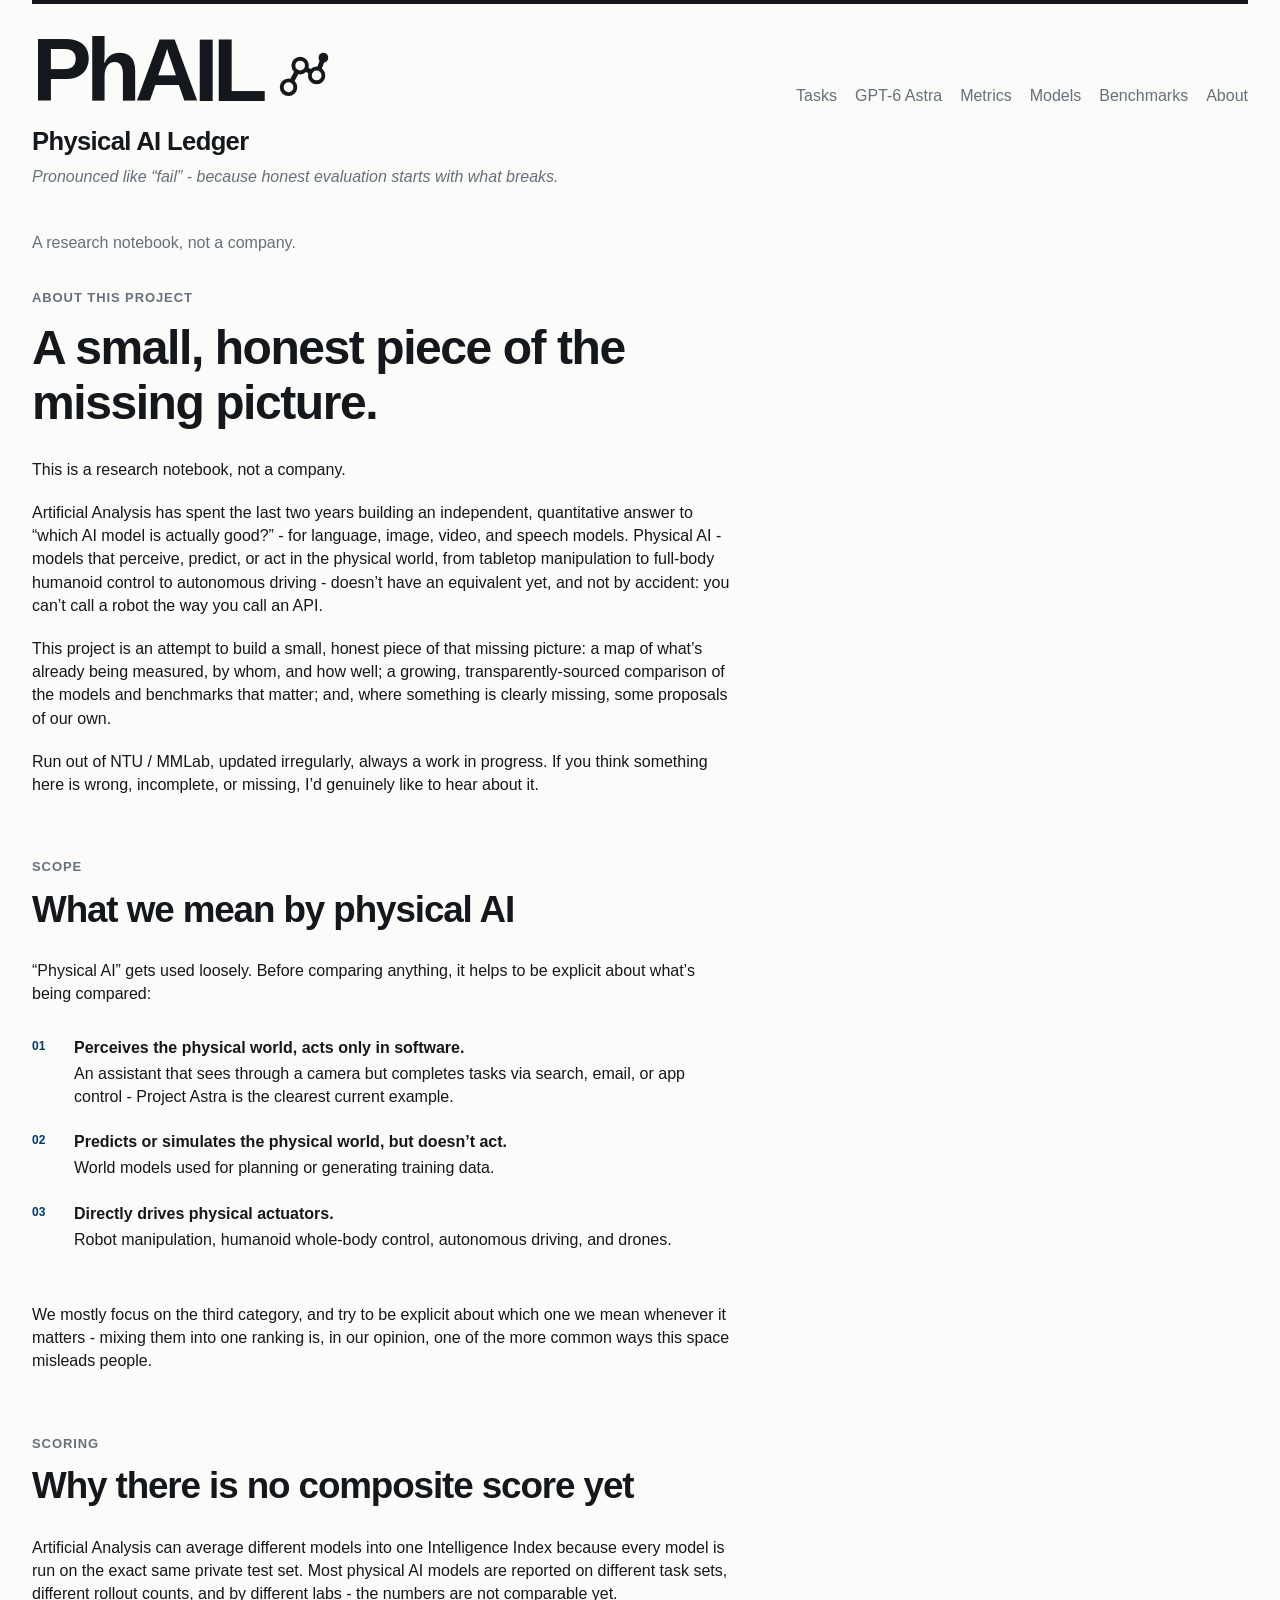
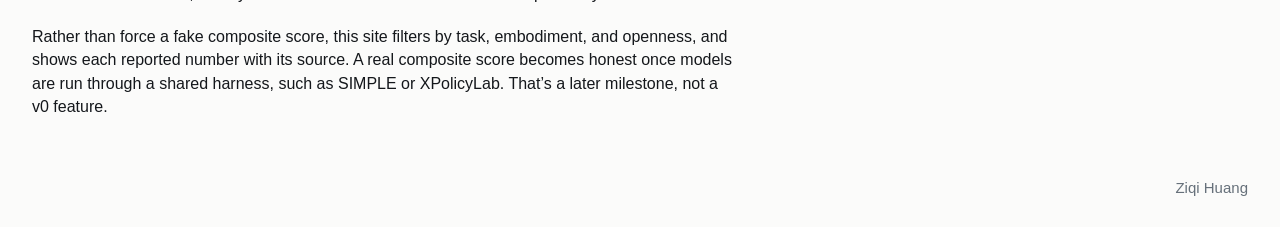
==== about.html @ c747277e "update" ====
<!doctype html>
<html lang="en">
<head>
  <meta charset="UTF-8" />
  <meta name="viewport" content="width=device-width, initial-scale=1" />
  <meta name="description" content="About PhAIL Notes, an independent research notebook on physical AI evaluation." />
  <title>About - PhAIL Notes</title>
  <link rel="stylesheet" href="style.css" />
</head>
<body>
  <header class="site-header" id="top">
    <div class="header-row">
      <a class="site-name" href="index.html"><span data-acronym>PhAIL</span><span class="site-label">Notes</span></a>
      <nav aria-label="Primary navigation">
        <a href="tasks.html">Tasks</a><a href="gpt-6-astra.html">GPT-6 Astra</a><a href="metrics.html">Metrics</a><a href="models.html">Models</a><a href="benchmarks.html">Benchmarks</a><a href="about.html" aria-current="page">About</a>
      </nav>
    </div>
    <p class="site-expansion"><span data-full-name>Physical AI Ledger</span></p>
    <p class="site-wordplay">Pronounced like “fail” - because honest evaluation starts with what breaks.</p>
    <p class="site-deck">A research notebook, not a company.</p>
  </header>

  <main class="about-page">
    <section class="section about-section" aria-labelledby="about-title">
      <p class="section-kicker">About this project</p>
      <h1 id="about-title">A small, honest piece of the missing picture.</h1>
      <div class="prose">
        <p>This is a research notebook, not a company.</p>
        <p>Artificial Analysis has spent the last two years building an independent, quantitative answer to “which AI model is actually good?” - for language, image, video, and speech models. Physical AI - models that perceive, predict, or act in the physical world, from tabletop manipulation to full-body humanoid control to autonomous driving - doesn’t have an equivalent yet, and not by accident: you can’t call a robot the way you call an API.</p>
        <p>This project is an attempt to build a small, honest piece of that missing picture: a map of what’s already being measured, by whom, and how well; a growing, transparently-sourced comparison of the models and benchmarks that matter; and, where something is clearly missing, some proposals of our own.</p>
        <p>Run out of NTU / MMLab, updated irregularly, always a work in progress. If you think something here is wrong, incomplete, or missing, I’d genuinely like to hear about it.</p>
      </div>
    </section>

    <section class="section about-section" aria-labelledby="scope-title">
      <p class="section-kicker">Scope</p>
      <h2 id="scope-title">What we mean by physical AI</h2>
      <div class="prose">
        <p>“Physical AI” gets used loosely. Before comparing anything, it helps to be explicit about what’s being compared:</p>
        <ul class="definition-list">
          <li><strong>Perceives the physical world, acts only in software.</strong> An assistant that sees through a camera but completes tasks via search, email, or app control - Project Astra is the clearest current example.</li>
          <li><strong>Predicts or simulates the physical world, but doesn’t act.</strong> World models used for planning or generating training data.</li>
          <li><strong>Directly drives physical actuators.</strong> Robot manipulation, humanoid whole-body control, autonomous driving, and drones.</li>
        </ul>
        <p>We mostly focus on the third category, and try to be explicit about which one we mean whenever it matters - mixing them into one ranking is, in our opinion, one of the more common ways this space misleads people.</p>
      </div>
    </section>

    <section class="section about-section" aria-labelledby="scoring-title">
      <p class="section-kicker">Scoring</p>
      <h2 id="scoring-title">Why there is no composite score yet</h2>
      <div class="prose">
        <p>Artificial Analysis can average different models into one Intelligence Index because every model is run on the exact same private test set. Most physical AI models are reported on different task sets, different rollout counts, and by different labs - the numbers are not comparable yet.</p>
        <p>Rather than force a fake composite score, this site filters by task, embodiment, and openness, and shows each reported number with its source. A real composite score becomes honest once models are run through a shared harness, such as SIMPLE or XPolicyLab. That’s a later milestone, not a v0 feature.</p>
      </div>
    </section>
  </main>

  <footer class="site-footer" aria-label="Author"><a class="author-credit" data-personal-link href="https://ziqihuangg.github.io/" target="_blank" rel="noreferrer">Ziqi Huang</a></footer>
  <script src="script.js?v=2"></script>
</body>
</html>
---- style.css ----
:root {
  --ink: #14171b;
  --muted: #66707a;
  --line: #dfe3e6;
  --accent: #003b68;
  --paper: #fbfbfa;
  --measure: 1440px;
}

* { box-sizing: border-box; }
html { scroll-behavior: smooth; }
body {
  margin: 0;
  background: var(--paper);
  color: var(--ink);
  overflow-x: hidden;
  font-family: -apple-system, BlinkMacSystemFont, "Segoe UI", Helvetica, Arial, sans-serif;
  font-size: 16px;
  line-height: 1.45;
  -webkit-font-smoothing: antialiased;
}

a { color: var(--accent); text-decoration: underline; text-decoration-thickness: 1px; text-underline-offset: 3px; }
a:hover { color: var(--ink); }
.site-header, main, .site-footer { width: min(var(--measure), calc(100% - 64px)); margin: 0 auto; }
.site-header { padding: 28px 0 34px; border-top: 4px solid var(--ink); }
.header-row { display: flex; align-items: baseline; justify-content: space-between; gap: 24px; }
.site-name { display: inline-flex; align-items: center; gap: 12px; color: var(--ink); font-size: clamp(3rem, 7vw, 6rem); font-weight: 700; letter-spacing: -0.065em; line-height: .86; text-decoration: none; }
.site-mark { width: .7em; height: .7em; flex: 0 0 auto; }
.site-label { max-width: 560px; color: var(--muted); font-size: clamp(1.25rem, 2.4vw, 2.25rem); font-weight: 600; letter-spacing: -0.035em; line-height: 1.05; }
nav { display: flex; flex-wrap: wrap; gap: 18px; justify-content: flex-end; }
nav a { font-size: 16px; color: var(--muted); text-decoration: none; }
nav a:hover { color: var(--accent); text-decoration: underline; }
.site-expansion { display: block; margin: 18px 0 0; color: var(--ink); font-size: clamp(1.15rem, 2vw, 1.8rem); font-weight: 600; letter-spacing: -0.025em; line-height: 1.15; }
.site-wordplay { max-width: 620px; margin: 9px 0 0; color: var(--muted); font-size: 16px; font-style: italic; }
.site-deck { max-width: 760px; margin: 42px 0 0; font-size: 16px; line-height: 1.5; letter-spacing: 0; font-weight: 400; color: var(--muted); }
.dashboard-deck { max-width: 900px; }
.header-link { margin: 22px 0 0; font-size: 14px; }
.section { padding: 0 0 58px; }
.section + .section { padding-top: 4px; }
.section-kicker { margin: 0 0 12px; color: var(--muted); font-size: 13px; font-weight: 600; letter-spacing: 0.07em; text-transform: uppercase; }
h1, h2, h3 { margin: 0; letter-spacing: -0.03em; line-height: 1.15; }
h1 { max-width: 600px; font-size: clamp(2rem, 4vw, 3rem); font-weight: 650; }
h2 { font-size: clamp(1.6rem, 3vw, 2.3rem); font-weight: 650; }
h3 { font-size: 1rem; font-weight: 700; }
h3 span { color: var(--muted); font-weight: 400; }
.prose { max-width: 700px; margin-top: 28px; }
.prose p { margin: 0 0 20px; }
.prose p:last-child { margin-bottom: 0; }
.home-section { padding-bottom: 84px; }
.task-list { margin-top: 42px; border-top: 1px solid var(--ink); }
.task-item { display: grid; grid-template-columns: 42px 1fr; gap: 18px; padding: 20px 0 22px; border-bottom: 1px solid var(--line); }
.task-number { color: var(--accent); font-size: 12px; font-weight: 700; padding-top: 2px; }
.task-item p { max-width: 620px; margin: 6px 0 0; color: #343b42; }
.metrics-section { padding-top: 4px; }
.metric-grid { display: grid; grid-template-columns: repeat(2, 1fr); margin-top: 38px; border-top: 1px solid var(--ink); }
.metric-item { min-height: 112px; padding: 19px 24px 18px 0; border-bottom: 1px solid var(--line); }
.metric-item:nth-child(odd) { padding-right: 28px; border-right: 1px solid var(--line); }
.metric-item:nth-child(even) { padding-left: 28px; }
.metric-item strong, .metric-item span { display: block; }
.metric-item strong { font-size: 15px; }
.metric-item span { margin-top: 6px; color: var(--muted); font-size: 14px; }
.metric-note { margin-top: 28px; }
.dashboard-section { width: 100%; }
.home-page .dashboard-section { display: none; }
.home-page { min-height: calc(100vh - 230px); }
.section-page { padding-bottom: 48px; }
.section-page > .dashboard-section { display: block; }
.section-page .section-heading { margin-bottom: 34px; }
.section-page .section-heading h1, .section-page .section-heading h2 { font-size: clamp(2.2rem, 5vw, 4rem); }
.section-heading { display: flex; align-items: baseline; gap: 24px; margin-bottom: 18px; }
.section-heading .section-kicker { flex: 0 0 110px; margin: 0; }
.section-heading h1, .section-heading h2 { flex: 1; }
.task-roadmap { border-top: 1px solid var(--ink); }
.roadmap-group { display: grid; grid-template-columns: minmax(220px, .65fr) minmax(0, 2fr); gap: 32px; padding: 26px 0 30px; border-bottom: 1px solid var(--line); }
.roadmap-label { display: flex; align-items: baseline; gap: 18px; }
.roadmap-label > span { color: var(--accent); font-size: 14px; font-weight: 700; }
.roadmap-label h2 { font-size: clamp(1.5rem, 2.6vw, 2.25rem); }
.roadmap-items { border-top: 1px solid var(--line); }
.roadmap-item { display: grid; grid-template-columns: minmax(190px, 1fr) minmax(250px, 1fr) minmax(220px, 1fr); gap: 20px; padding: 15px 0; border-bottom: 1px solid var(--line); font-size: 15px; line-height: 1.45; }
.roadmap-item:last-child { border-bottom: 0; }
.roadmap-item strong { font-size: 16px; }
.roadmap-item span { color: #343b42; }
.roadmap-item em { color: var(--muted); font-style: normal; font-weight: 400; }
.task-table { border-top: 1px solid var(--ink); }
.task-row { display: grid; grid-template-columns: minmax(220px, 1.05fr) minmax(280px, 1fr) minmax(300px, 1.2fr); gap: 28px; padding: 17px 0; border-bottom: 1px solid var(--line); font-size: 16px; line-height: 1.5; }
.task-row > span, .task-row > strong { min-width: 0; }
.task-row strong { font-size: 16px; }
.task-row span { color: #343b42; }
.task-row-head { padding: 10px 0; color: var(--muted); font-size: 14px; font-weight: 700; letter-spacing: .05em; text-transform: uppercase; }
.task-row-head span { color: var(--muted); }
.task-row em { color: var(--muted); font-style: normal; font-weight: 400; }
.table-footnote { max-width: 1100px; margin: 18px 0 0; color: var(--muted); font-size: 16px; }
.definition-list { margin: 30px 0; padding: 0; list-style: none; counter-reset: definitions; }
.definition-list li { counter-increment: definitions; position: relative; padding: 0 0 22px 42px; }
.definition-list li::before { content: counter(definitions, decimal-leading-zero); position: absolute; left: 0; top: 2px; color: var(--accent); font-size: 12px; font-weight: 700; }
.definition-list strong { display: block; margin-bottom: 3px; }
.landscape-list { margin-top: 38px; }
.landscape-group { padding: 20px 0 24px; border-top: 1px solid var(--line); }
.landscape-group:last-child { border-bottom: 1px solid var(--line); }
.landscape-group p { margin: 7px 0 0; color: #343b42; }
.aside-note { max-width: 640px; margin: 26px 0 0; color: var(--muted); font-size: 14px; }
.table-wrap { overflow-x: auto; margin: 36px 0 32px; border-top: 1px solid var(--ink); border-bottom: 1px solid var(--line); }
.data-table-wrap { overflow-x: auto; border-top: 1px solid var(--ink); border-bottom: 1px solid var(--line); }
table { width: 100%; min-width: 920px; border-collapse: collapse; font-size: 15px; line-height: 1.45; }
.data-table { min-width: 1120px; }
.metrics-table { min-width: 980px; }
.models-table { min-width: 1260px; }
.benchmarks-table { min-width: 1320px; }
th, td { padding: 9px 12px 9px 0; text-align: left; vertical-align: top; border-bottom: 1px solid var(--line); }
th { color: var(--muted); font-size: 14px; letter-spacing: 0.04em; text-transform: uppercase; }
tr:last-child td { border-bottom: 0; }
td:first-child { min-width: 170px; font-weight: 500; }
.scoring-note { max-width: 700px; }
.notes-list { list-style: none; margin: 34px 0 0; padding: 0; border-top: 1px solid var(--line); }
.notes-list li { display: grid; grid-template-columns: 120px 1fr; gap: 24px; padding: 18px 0; border-bottom: 1px solid var(--line); }
.notes-list time { color: var(--accent); font-size: 13px; font-weight: 700; }
.site-footer { width: min(var(--measure), calc(100% - 64px)); margin: 0 auto; padding: 0 0 28px; text-align: right; }
.author-credit { color: var(--muted); font-size: 15px; text-decoration: none; }
.author-credit:hover { color: var(--accent); text-decoration: underline; }
.task-database-page { padding-bottom: 56px; }
.database-intro { display: grid; grid-template-columns: 170px minmax(0, 1fr); column-gap: 28px; align-items: baseline; padding-bottom: 20px; border-bottom: 1px solid var(--ink); }
.database-intro .section-kicker { grid-row: span 2; margin: 0; }
.database-intro h1 { max-width: none; font-size: clamp(2rem, 4vw, 3.1rem); }
.database-intro p:last-child { grid-column: 2; margin: 8px 0 0; color: var(--muted); font-size: 15px; }
.filter-panel { display: grid; grid-template-columns: repeat(4, minmax(130px, 1fr)) minmax(180px, 1.25fr); gap: 10px; padding: 16px 0; border-bottom: 1px solid var(--line); }
.filter-panel label { display: grid; gap: 5px; color: var(--muted); font-size: 13px; font-weight: 600; }
.filter-panel select, .filter-panel input { width: 100%; min-height: 36px; padding: 6px 8px; border: 1px solid #cfd5d9; border-radius: 0; background: #fff; color: var(--ink); font: inherit; font-size: 14px; }
.database-summary { display: flex; justify-content: space-between; gap: 18px; padding: 11px 0; color: var(--muted); font-size: 14px; }
.database-summary strong { color: var(--ink); }
.recommendation { display: flex; flex-wrap: wrap; align-items: baseline; gap: 12px 18px; padding: 10px 12px; margin-bottom: 12px; border-left: 3px solid var(--accent); background: #f1f3f3; font-size: 14px; }
.recommendation strong { font-size: 14px; }
.recommendation span { color: #343b42; }
.recommendation a { margin-left: auto; font-size: 13px; }
.task-database-table .data-table { min-width: 1180px; }
.task-database-table td { padding-top: 9px; padding-bottom: 9px; }
.task-database-table td small { display: block; margin-top: 3px; color: var(--muted); font-size: 13px; font-weight: 400; }
.task-database-table strong { font-weight: 600; }
.task-database-table .rank-cell { min-width: 54px; color: var(--accent); font-weight: 700; }

.source-tag { display: inline-block; padding: 2px 8px; margin: 0 0 14px; border: 1px solid var(--ink); color: var(--ink); font-size: 11px; font-weight: 700; letter-spacing: .06em; text-transform: uppercase; }
.source-tag--soft { border-style: dashed; border-color: var(--muted); color: var(--muted); font-weight: 600; }
.legend-list { display: flex; flex-wrap: wrap; gap: 9px 14px; margin: 22px 0 0; padding: 0; list-style: none; font-size: 13px; }
.legend-list li { display: flex; align-items: center; gap: 8px; color: var(--muted); }
.callout-note { padding: 12px 16px; margin: 22px 0 0; border-left: 3px solid var(--accent); background: #f1f3f3; font-size: 14px; line-height: 1.55; }
.callout-note strong { color: var(--ink); }
.callout-note p { margin: 0; }
.callout-note p + p { margin-top: 10px; }
.astra-section { border-top: 1px solid var(--line); padding-top: 46px; }
.astra-section:first-child { border-top: 0; padding-top: 0; }
.row-highlight td { background: #eef2f4; }
.row-highlight td:first-child, .row-highlight strong { font-weight: 700; }
.table-omitted td { color: var(--muted); font-style: italic; border-bottom: 1px solid var(--line); }
.source-list { list-style: none; margin: 30px 0 0; padding: 0; border-top: 1px solid var(--line); }
.source-list li { padding: 16px 0; border-bottom: 1px solid var(--line); }
.source-list p { margin: 6px 0 0; color: #343b42; font-size: 14px; }
.source-list a.source-link { font-size: 14px; }
.table-note { color: var(--muted); font-size: 13px; font-weight: 400; }
.video-grid { display: grid; grid-template-columns: repeat(auto-fit, minmax(260px, 1fr)); gap: 20px; margin: 26px 0 0; }
.video-grid figure { margin: 0; }
.video-grid video { width: 100%; display: block; background: #000; border: 1px solid var(--line); }
.video-grid figcaption { margin-top: 8px; color: var(--muted); font-size: 13px; line-height: 1.4; }

@media (max-width: 620px) {
  .site-header, main, .site-footer { width: min(var(--measure), calc(100% - 36px)); }
  .site-header { padding-top: 28px; padding-bottom: 52px; }
  .header-row { display: block; }
  nav { justify-content: flex-start; gap: 8px 15px; margin-top: 22px; }
  .site-name { font-size: clamp(3.5rem, 18vw, 6rem); }
  .site-expansion { max-width: 330px; font-size: 1.3rem; }
  .site-deck { margin-top: 34px; font-size: 13px; }
  .section-heading { display: block; }
  .section-heading .section-kicker { margin-bottom: 16px; }
  .task-row { grid-template-columns: 1fr; gap: 5px; padding: 16px 0; }
  .task-row-head { display: none; }
  .roadmap-group { display: block; padding: 23px 0 25px; }
  .roadmap-label { margin-bottom: 18px; }
  .roadmap-item { grid-template-columns: 1fr; gap: 5px; padding: 15px 0; }
  .section { padding-bottom: 76px; }
  .astra-section { padding-top: 40px; }
  .metric-grid { display: block; }
  .metric-item, .metric-item:nth-child(odd), .metric-item:nth-child(even) { min-height: 0; padding: 17px 0; border-right: 0; }
  .notes-list li { grid-template-columns: 1fr; gap: 4px; }
  .definition-list li { padding-left: 36px; }
}
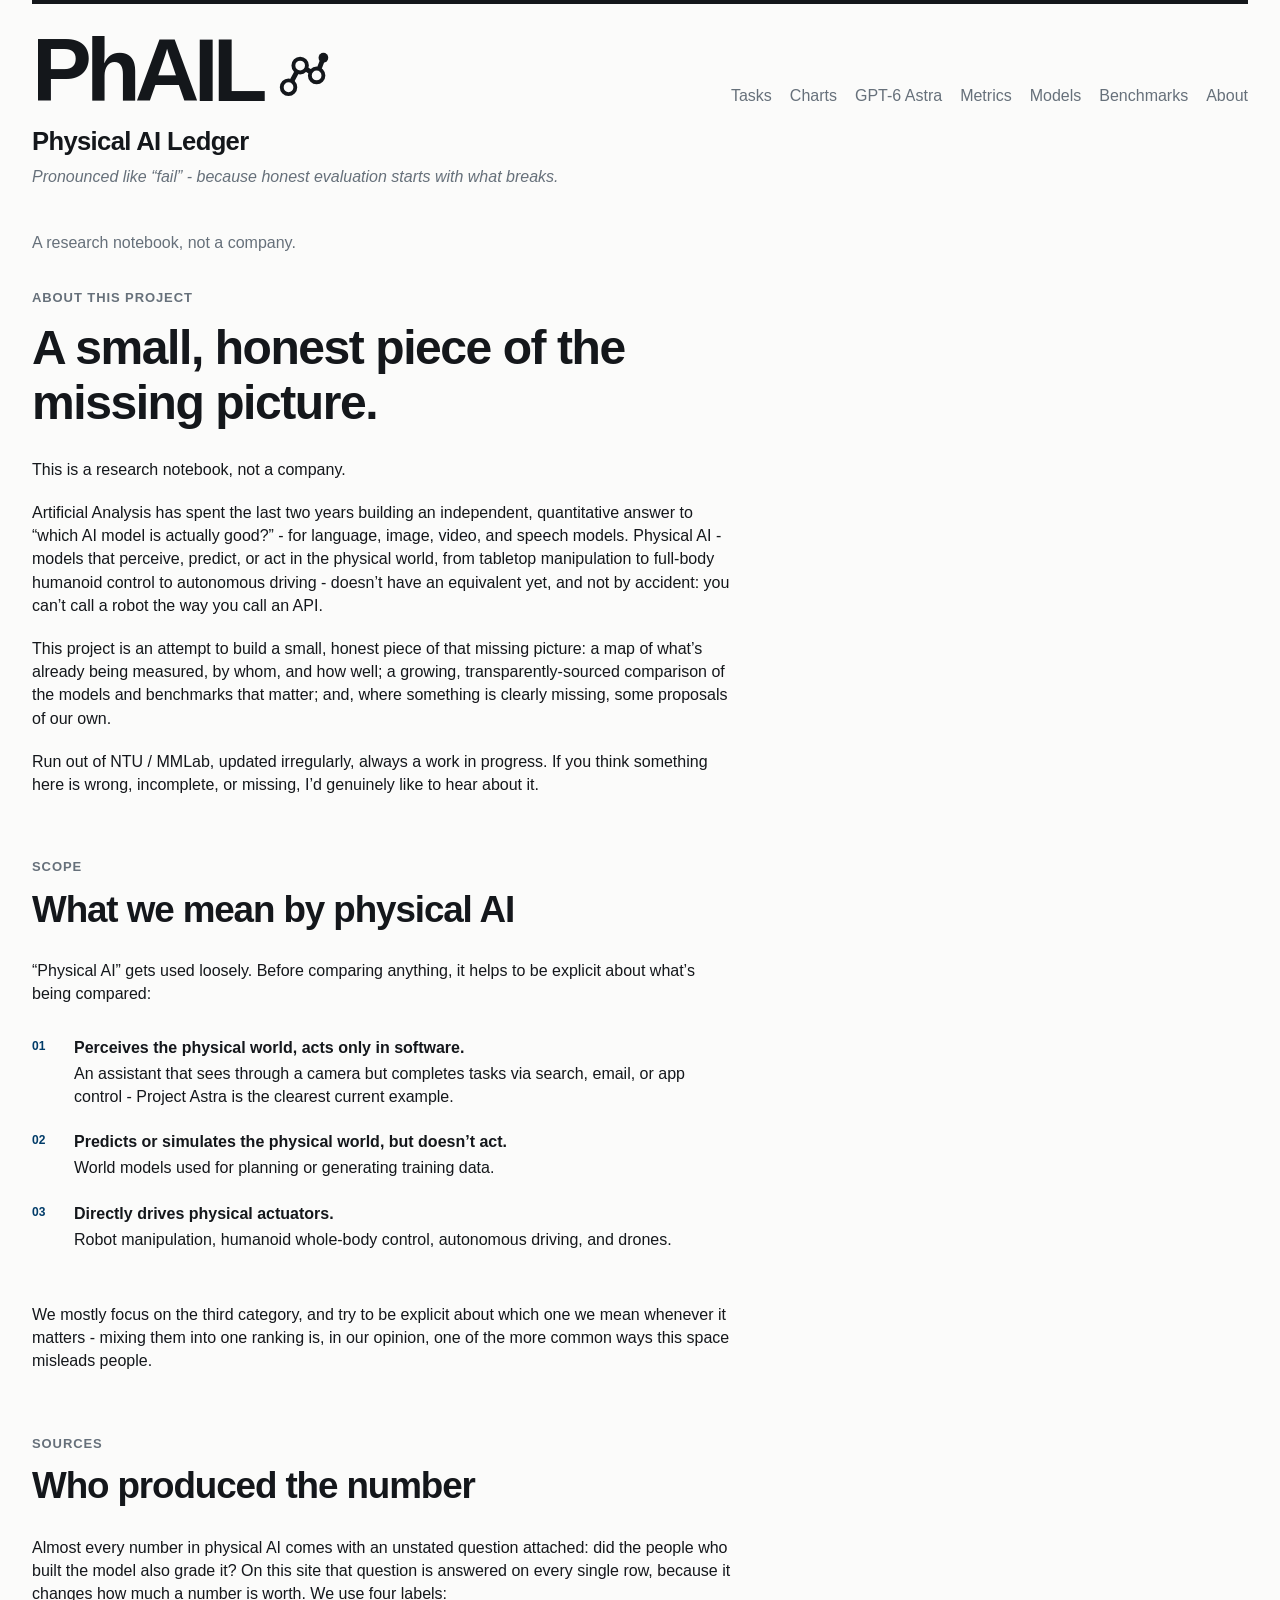
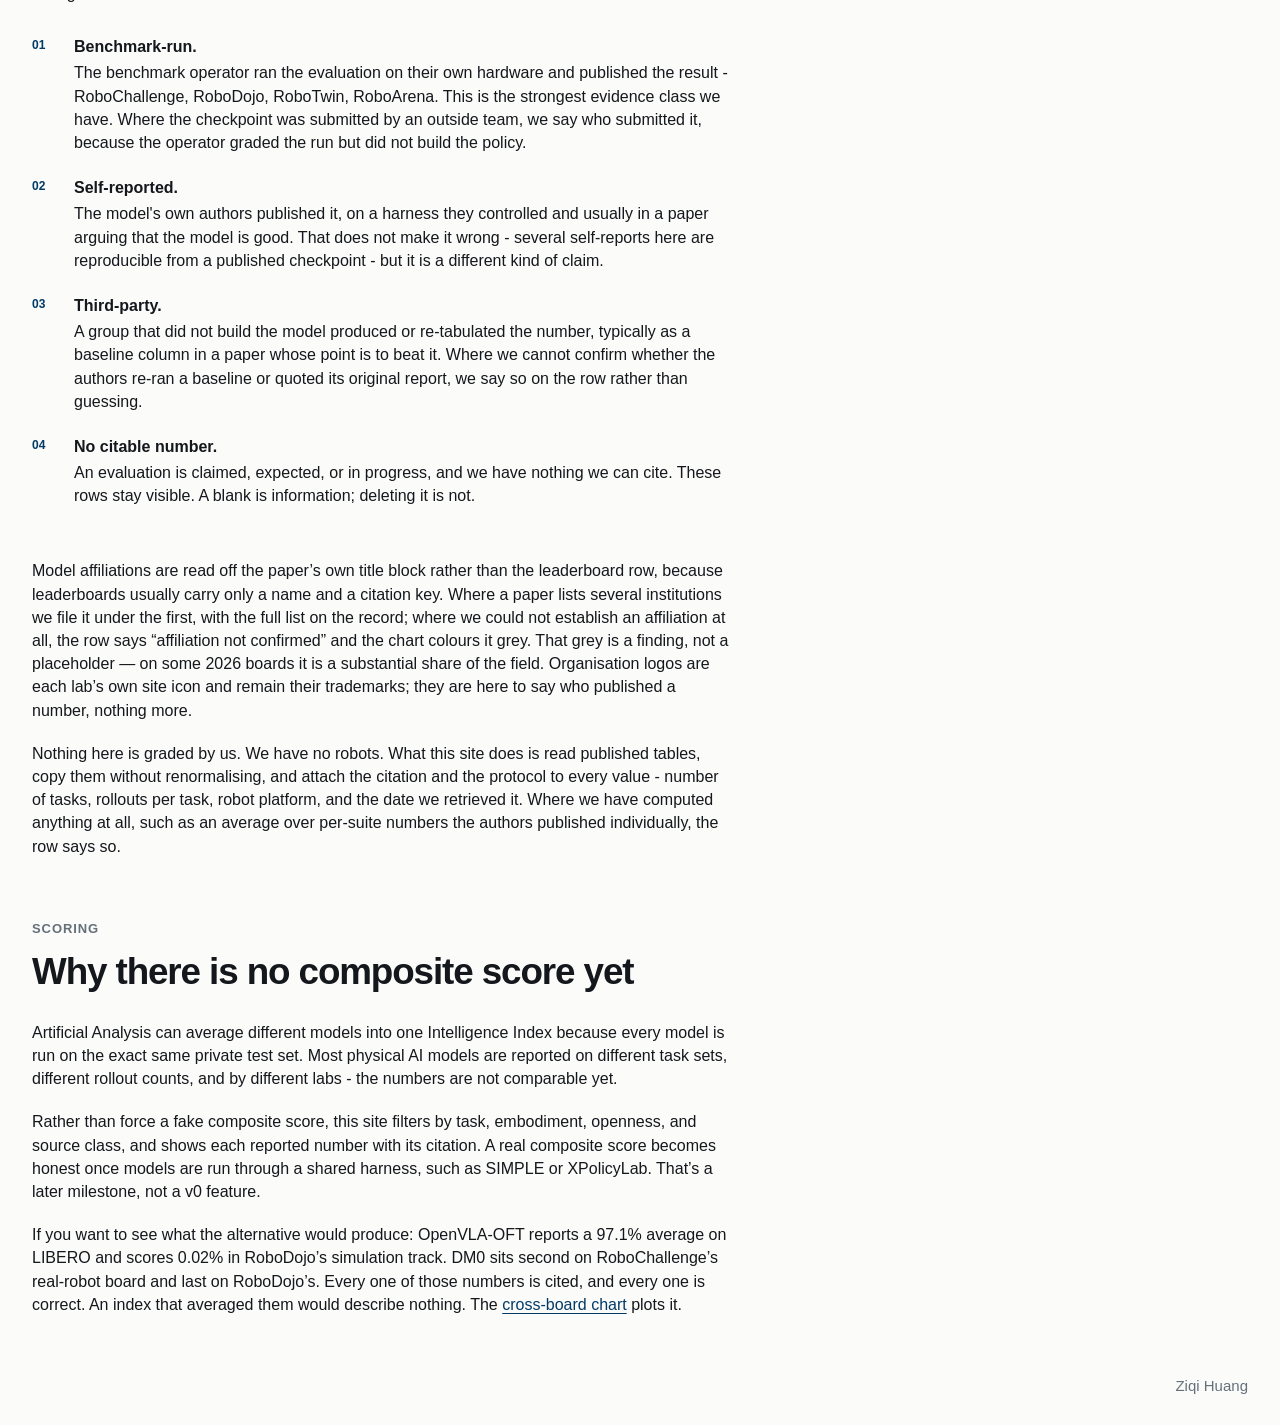
==== commit 791fe703: "Record who produced every number, and chart the boards Every evaluation record now carries a source " ====
--- a/about.html
+++ b/about.html
@@ -5,14 +5,16 @@
   <meta name="viewport" content="width=device-width, initial-scale=1" />
   <meta name="description" content="About PhAIL Notes, an independent research notebook on physical AI evaluation." />
   <title>About - PhAIL Notes</title>
-  <link rel="stylesheet" href="style.css" />
+  <link rel="icon" href="favicon.svg?v=1" type="image/svg+xml" />
+  <link rel="mask-icon" href="physical-ai-mark.svg" color="#14171b" />
+  <link rel="stylesheet" href="style.css?v=5" />
 </head>
 <body>
   <header class="site-header" id="top">
     <div class="header-row">
       <a class="site-name" href="index.html"><span data-acronym>PhAIL</span><span class="site-label">Notes</span></a>
       <nav aria-label="Primary navigation">
-        <a href="tasks.html">Tasks</a><a href="gpt-6-astra.html">GPT-6 Astra</a><a href="metrics.html">Metrics</a><a href="models.html">Models</a><a href="benchmarks.html">Benchmarks</a><a href="about.html" aria-current="page">About</a>
+        <a href="tasks.html">Tasks</a><a href="charts.html">Charts</a><a href="gpt-6-astra.html">GPT-6 Astra</a><a href="metrics.html">Metrics</a><a href="models.html">Models</a><a href="benchmarks.html">Benchmarks</a><a href="about.html" aria-current="page">About</a>
       </nav>
     </div>
     <p class="site-expansion"><span data-full-name>Physical AI Ledger</span></p>
@@ -46,17 +48,34 @@
       </div>
     </section>
 
+    <section class="section about-section" aria-labelledby="sources-title">
+      <p class="section-kicker">Sources</p>
+      <h2 id="sources-title">Who produced the number</h2>
+      <div class="prose">
+        <p>Almost every number in physical AI comes with an unstated question attached: did the people who built the model also grade it? On this site that question is answered on every single row, because it changes how much a number is worth. We use four labels:</p>
+        <ul class="definition-list">
+          <li><strong>Benchmark-run.</strong> The benchmark operator ran the evaluation on their own hardware and published the result - RoboChallenge, RoboDojo, RoboTwin, RoboArena. This is the strongest evidence class we have. Where the checkpoint was submitted by an outside team, we say who submitted it, because the operator graded the run but did not build the policy.</li>
+          <li><strong>Self-reported.</strong> The model&#39;s own authors published it, on a harness they controlled and usually in a paper arguing that the model is good. That does not make it wrong - several self-reports here are reproducible from a published checkpoint - but it is a different kind of claim.</li>
+          <li><strong>Third-party.</strong> A group that did not build the model produced or re-tabulated the number, typically as a baseline column in a paper whose point is to beat it. Where we cannot confirm whether the authors re-ran a baseline or quoted its original report, we say so on the row rather than guessing.</li>
+          <li><strong>No citable number.</strong> An evaluation is claimed, expected, or in progress, and we have nothing we can cite. These rows stay visible. A blank is information; deleting it is not.</li>
+        </ul>
+        <p>Model affiliations are read off the paper’s own title block rather than the leaderboard row, because leaderboards usually carry only a name and a citation key. Where a paper lists several institutions we file it under the first, with the full list on the record; where we could not establish an affiliation at all, the row says “affiliation not confirmed” and the chart colours it grey. That grey is a finding, not a placeholder — on some 2026 boards it is a substantial share of the field. Organisation logos are each lab’s own site icon and remain their trademarks; they are here to say who published a number, nothing more.</p>
+        <p>Nothing here is graded by us. We have no robots. What this site does is read published tables, copy them without renormalising, and attach the citation and the protocol to every value - number of tasks, rollouts per task, robot platform, and the date we retrieved it. Where we have computed anything at all, such as an average over per-suite numbers the authors published individually, the row says so.</p>
+      </div>
+    </section>
+
     <section class="section about-section" aria-labelledby="scoring-title">
       <p class="section-kicker">Scoring</p>
       <h2 id="scoring-title">Why there is no composite score yet</h2>
       <div class="prose">
         <p>Artificial Analysis can average different models into one Intelligence Index because every model is run on the exact same private test set. Most physical AI models are reported on different task sets, different rollout counts, and by different labs - the numbers are not comparable yet.</p>
-        <p>Rather than force a fake composite score, this site filters by task, embodiment, and openness, and shows each reported number with its source. A real composite score becomes honest once models are run through a shared harness, such as SIMPLE or XPolicyLab. That’s a later milestone, not a v0 feature.</p>
+        <p>Rather than force a fake composite score, this site filters by task, embodiment, openness, and source class, and shows each reported number with its citation. A real composite score becomes honest once models are run through a shared harness, such as SIMPLE or XPolicyLab. That’s a later milestone, not a v0 feature.</p>
+        <p>If you want to see what the alternative would produce: OpenVLA-OFT reports a 97.1% average on LIBERO and scores 0.02% in RoboDojo’s simulation track. DM0 sits second on RoboChallenge’s real-robot board and last on RoboDojo’s. Every one of those numbers is cited, and every one is correct. An index that averaged them would describe nothing. The <a href="charts.html#cross-board">cross-board chart</a> plots it.</p>
       </div>
     </section>
   </main>
 
   <footer class="site-footer" aria-label="Author"><a class="author-credit" data-personal-link href="https://ziqihuangg.github.io/" target="_blank" rel="noreferrer">Ziqi Huang</a></footer>
-  <script src="script.js?v=2"></script>
+  <script src="script.js?v=3"></script>
 </body>
 </html>
--- a/style.css
+++ b/style.css
@@ -35,7 +35,7 @@
 .site-wordplay { max-width: 620px; margin: 9px 0 0; color: var(--muted); font-size: 16px; font-style: italic; }
 .site-deck { max-width: 760px; margin: 42px 0 0; font-size: 16px; line-height: 1.5; letter-spacing: 0; font-weight: 400; color: var(--muted); }
 .dashboard-deck { max-width: 900px; }
-.header-link { margin: 22px 0 0; font-size: 14px; }
+.header-link { display: flex; flex-wrap: wrap; gap: 6px 20px; margin: 22px 0 0; font-size: 14px; }
 .section { padding: 0 0 58px; }
 .section + .section { padding-top: 4px; }
 .section-kicker { margin: 0 0 12px; color: var(--muted); font-size: 13px; font-weight: 600; letter-spacing: 0.07em; text-transform: uppercase; }
@@ -105,7 +105,10 @@
 table { width: 100%; min-width: 920px; border-collapse: collapse; font-size: 15px; line-height: 1.45; }
 .data-table { min-width: 1120px; }
 .metrics-table { min-width: 980px; }
-.models-table { min-width: 1260px; }
+.models-table { min-width: 1480px; }
+.models-table .source-tag { margin: 0 4px 4px 0; }
+.models-table td:last-child { font-size: 13px; }
+.models-table td:last-child a { display: block; margin-top: 3px; }
 .benchmarks-table { min-width: 1320px; }
 th, td { padding: 9px 12px 9px 0; text-align: left; vertical-align: top; border-bottom: 1px solid var(--line); }
 th { color: var(--muted); font-size: 14px; letter-spacing: 0.04em; text-transform: uppercase; }
@@ -123,10 +126,11 @@
 .database-intro .section-kicker { grid-row: span 2; margin: 0; }
 .database-intro h1 { max-width: none; font-size: clamp(2rem, 4vw, 3.1rem); }
 .database-intro p:last-child { grid-column: 2; margin: 8px 0 0; color: var(--muted); font-size: 15px; }
-.filter-panel { display: grid; grid-template-columns: repeat(4, minmax(130px, 1fr)) minmax(180px, 1.25fr); gap: 10px; padding: 16px 0; border-bottom: 1px solid var(--line); }
+.filter-panel { display: grid; grid-template-columns: repeat(auto-fit, minmax(146px, 1fr)); align-items: end; gap: 9px 10px; padding: 14px 0; border-bottom: 1px solid var(--line); }
 .filter-panel label { display: grid; gap: 5px; color: var(--muted); font-size: 13px; font-weight: 600; }
 .filter-panel select, .filter-panel input { width: 100%; min-height: 36px; padding: 6px 8px; border: 1px solid #cfd5d9; border-radius: 0; background: #fff; color: var(--ink); font: inherit; font-size: 14px; }
-.database-summary { display: flex; justify-content: space-between; gap: 18px; padding: 11px 0; color: var(--muted); font-size: 14px; }
+.database-summary { display: flex; flex-wrap: wrap; align-items: baseline; gap: 6px 16px; padding: 10px 0; color: var(--muted); font-size: 14px; }
+.database-summary-note { margin-left: auto; }
 .database-summary strong { color: var(--ink); }
 .recommendation { display: flex; flex-wrap: wrap; align-items: baseline; gap: 12px 18px; padding: 10px 12px; margin-bottom: 12px; border-left: 3px solid var(--accent); background: #f1f3f3; font-size: 14px; }
 .recommendation strong { font-size: 14px; }
@@ -182,4 +186,130 @@
   .metric-item, .metric-item:nth-child(odd), .metric-item:nth-child(even) { min-height: 0; padding: 17px 0; border-right: 0; }
   .notes-list li { grid-template-columns: 1fr; gap: 4px; }
   .definition-list li { padding-left: 36px; }
-}+}
+
+/* ==========================================================================
+   Provenance labelling - who produced each number
+   ========================================================================== */
+.provenance-key { padding: 14px 0 12px; border-bottom: 1px solid var(--line); }
+.provenance-title { margin: 0 0 9px; font-size: 13px; font-weight: 600; letter-spacing: .07em; text-transform: uppercase; color: var(--muted); }
+.provenance-legend { display: grid; grid-template-columns: repeat(auto-fit, minmax(260px, 1fr)); gap: 5px 22px; margin: 0; padding: 0; list-style: none; font-size: 13.5px; line-height: 1.4; color: #343b42; }
+.provenance-legend li { display: flex; gap: 9px; align-items: flex-start; }
+.provenance-copy { min-width: 0; }
+.provenance-legend strong { font-weight: 600; }
+.provenance-swatch { flex: 0 0 auto; width: 11px; height: 11px; margin-top: 5px; border-radius: 1px; }
+.provenance-stamp { margin: 10px 0 0; color: var(--muted); font-size: 13px; }
+.provenance-tag { display: inline-block; padding: 1px 7px; border: 1px solid var(--tag, var(--ink)); color: var(--tag, var(--ink)); font-size: 11px; font-weight: 600; letter-spacing: .05em; text-transform: uppercase; white-space: nowrap; }
+
+.filter-panel label { min-width: 0; }
+.filter-reset { align-self: end; min-height: 36px; padding: 6px 12px; border: 1px solid #cfd5d9; background: #fff; color: var(--muted); font: inherit; font-size: 13px; cursor: pointer; }
+.filter-reset:hover { color: var(--accent); border-color: var(--accent); }
+
+.task-database-table .data-table { min-width: 1180px; table-layout: fixed; }
+.task-database-table th, .task-database-table td { overflow-wrap: anywhere; padding-right: 14px; }
+.task-database-table col.col-rank { width: 46px; }
+.task-database-table col.col-model { width: 15%; }
+.task-database-table col.col-task { width: 9.5%; }
+.task-database-table col.col-benchmark { width: 12%; }
+.task-database-table col.col-track { width: 48px; }
+.task-database-table col.col-result { width: 21%; }
+.task-database-table col.col-source-type { width: 11%; }
+.task-database-table col.col-source { width: auto; }
+.task-database-table td { padding-top: 8px; padding-bottom: 8px; }
+.task-database-table td small { line-height: 1.35; }
+.task-database-table .record-note { color: #343b42; }
+.row-reference td { background: #f4f6f7; }
+.row-reference .rank-cell { color: var(--muted); }
+
+/* ==========================================================================
+   Charts
+   ========================================================================== */
+.chart-surface { margin: 14px 0 0; }
+.chart-surface svg { display: block; max-width: 100%; }
+.phail-chart text { font-family: inherit; }
+.chart-tick { font-size: 11px; fill: #66707a; }
+.chart-tick--head { font-size: 11px; fill: #14171b; font-weight: 600; letter-spacing: .02em; }
+.chart-label { font-size: 12.5px; fill: #14171b; }
+.chart-label--ref { fill: #66707a; font-style: italic; }
+.chart-value { font-size: 12px; fill: #343b42; font-variant-numeric: tabular-nums; }
+.chart-point-label { font-size: 11.5px; fill: #343b42; }
+.chart-annotation { font-size: 11px; fill: #66707a; }
+.chart-axis { font-size: 11.5px; fill: #66707a; }
+.chart-caption { max-width: 900px; margin: 10px 0 0; color: var(--muted); font-size: 13.5px; line-height: 1.5; }
+.chart-caption-aside { display: block; margin-top: 3px; }
+.chart-missing { margin: 0; padding: 18px 0; color: var(--muted); font-size: 14px; font-style: italic; }
+.chart-panel + .chart-panel { margin-top: 26px; padding-top: 22px; border-top: 1px solid var(--line); }
+.chart-panel-title { margin: 0 0 4px; font-size: 13px; font-weight: 600; color: #343b42; }
+
+.ledger-chart { padding: 18px 0 14px; border-bottom: 1px solid var(--line); }
+.ledger-chart-title { margin: 0; font-size: 15px; font-weight: 600; letter-spacing: -0.01em; }
+
+.charts-page { padding-bottom: 56px; }
+.chart-index { display: flex; flex-wrap: wrap; gap: 6px 18px; padding: 12px 0; border-bottom: 1px solid var(--line); font-size: 13.5px; }
+.chart-block { padding: 30px 0 32px; border-bottom: 1px solid var(--line); }
+.chart-block h2 { font-size: clamp(1.25rem, 2.1vw, 1.7rem); }
+.chart-standfirst { max-width: 820px; margin: 8px 0 0; color: #343b42; font-size: 14.5px; line-height: 1.5; }
+.gap-list { margin: 14px 0 0; padding: 0; list-style: none; border-top: 1px solid var(--line); }
+.gap-list li { display: grid; grid-template-columns: minmax(150px, .5fr) minmax(0, 2fr) minmax(170px, .8fr); gap: 18px; padding: 13px 0; border-bottom: 1px solid var(--line); font-size: 14px; }
+.gap-list span { color: #343b42; }
+.gap-list a { font-size: 13px; }
+
+@media (max-width: 720px) {
+  .gap-list li { grid-template-columns: 1fr; gap: 4px; }
+  .database-summary-note { margin-left: 0; }
+  .chart-block { padding: 24px 0 26px; }
+  .database-intro { display: block; }
+  .database-intro .section-kicker { margin-bottom: 10px; }
+  .database-intro p:last-child { margin-top: 10px; }
+  .provenance-legend { grid-template-columns: 1fr; }
+  .chart-index { gap: 4px 14px; }
+}
+
+/* ==========================================================================
+   Column charts: organisation badges, hover panel, colour legend
+   ========================================================================== */
+.chart-surface { overflow-x: auto; overflow-y: visible; }
+.chart-inner { position: relative; }
+.chart-column-value { font-size: 11.5px; fill: #14171b; font-weight: 600; font-variant-numeric: tabular-nums; }
+.chart-column-name { font-size: 11.5px; fill: #343b42; }
+.chart-badge-text { font-family: inherit; letter-spacing: -0.01em; }
+.chart-column-band { transition: fill-opacity .12s ease; }
+
+.chart-tooltip {
+  position: absolute;
+  z-index: 5;
+  width: 268px;
+  padding: 9px 12px 10px;
+  border: 1px solid var(--line);
+  border-left: 3px solid var(--ink);
+  background: #fff;
+  box-shadow: 0 6px 20px rgba(20, 23, 27, .12);
+  font-size: 13px;
+  line-height: 1.4;
+  pointer-events: none;
+}
+.chart-tooltip[hidden] { display: none; }
+.chart-tooltip-head { display: flex; align-items: baseline; gap: 7px; }
+.chart-tooltip-head strong { font-size: 13.5px; font-weight: 600; }
+.chart-tooltip-swatch { flex: 0 0 auto; width: 9px; height: 9px; border-radius: 1px; }
+.chart-tooltip-value { margin: 3px 0 7px; font-size: 19px; font-weight: 650; letter-spacing: -0.02em; font-variant-numeric: tabular-nums; }
+.chart-tooltip-value span { margin-left: 6px; color: var(--muted); font-size: 12px; font-weight: 400; letter-spacing: 0; }
+.chart-tooltip-list { margin: 0; padding: 0; border-top: 1px solid var(--line); }
+.chart-tooltip-row { display: grid; grid-template-columns: 76px 1fr; gap: 10px; padding: 3px 0; border-bottom: 1px solid #f2f4f5; }
+.chart-tooltip-row:last-child { border-bottom: 0; }
+.chart-tooltip dt { color: var(--muted); font-size: 11.5px; }
+.chart-tooltip dd { margin: 0; font-size: 12.5px; line-height: 1.32; color: #24292e;
+  display: -webkit-box; -webkit-line-clamp: 2; -webkit-box-orient: vertical; overflow: hidden; }
+.chart-tooltip-foot { margin: 7px 0 0; color: var(--muted); font-size: 11.5px; }
+
+.chart-legend { display: flex; flex-wrap: wrap; gap: 5px 16px; margin: 12px 0 0; padding: 0; list-style: none; font-size: 12.5px; color: #343b42; }
+.chart-legend li { display: flex; align-items: center; gap: 7px; }
+.chart-legend-swatch { width: 10px; height: 10px; border-radius: 1px; }
+.chart-legend-count { color: var(--muted); font-size: 11.5px; }
+.chart-legend-note { color: var(--muted); font-size: 11.5px; }
+
+.chart-scroll-hint { margin: 6px 0 0; color: var(--muted); font-size: 12px; }
+
+/* Organisation logos in the hover panel and the colour legend */
+.chart-tooltip-logo { flex: 0 0 auto; width: 16px; height: 16px; object-fit: contain; align-self: center; }
+.chart-legend-logo { flex: 0 0 auto; width: 14px; height: 14px; object-fit: contain; }
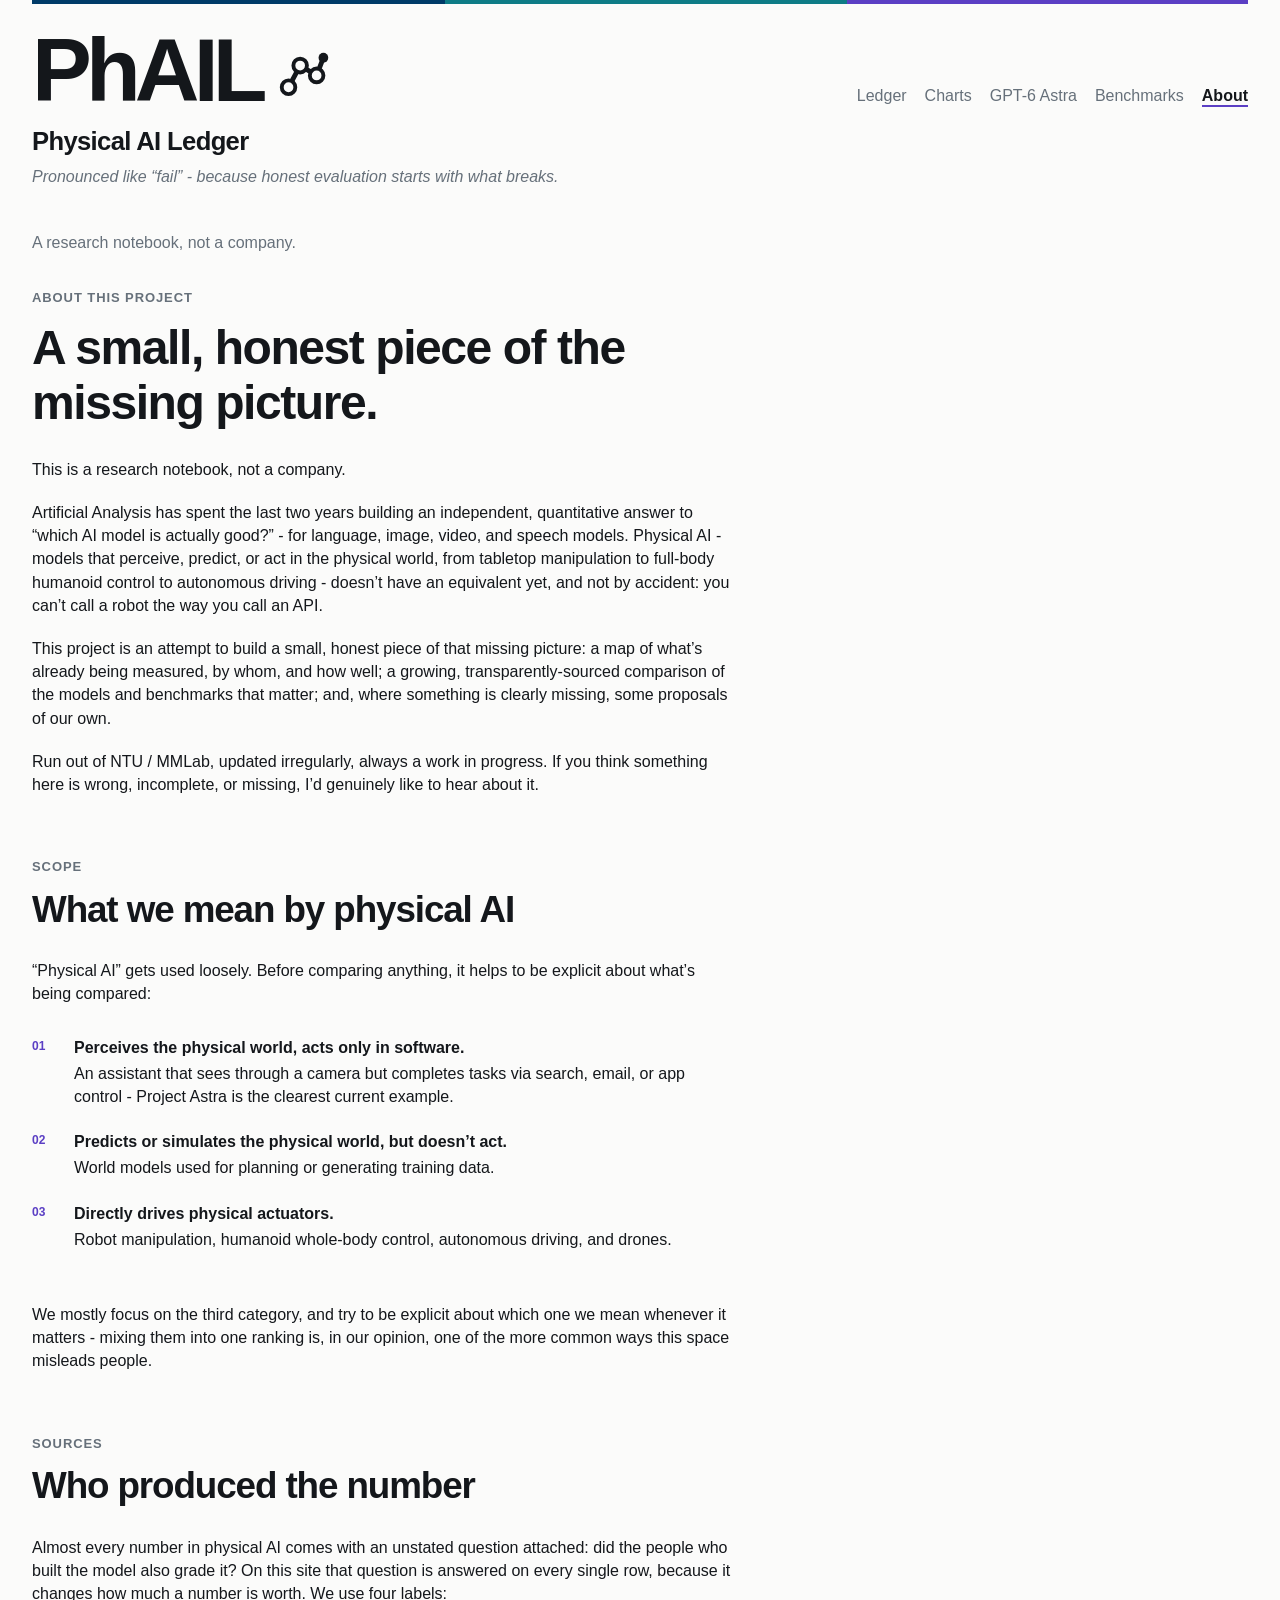
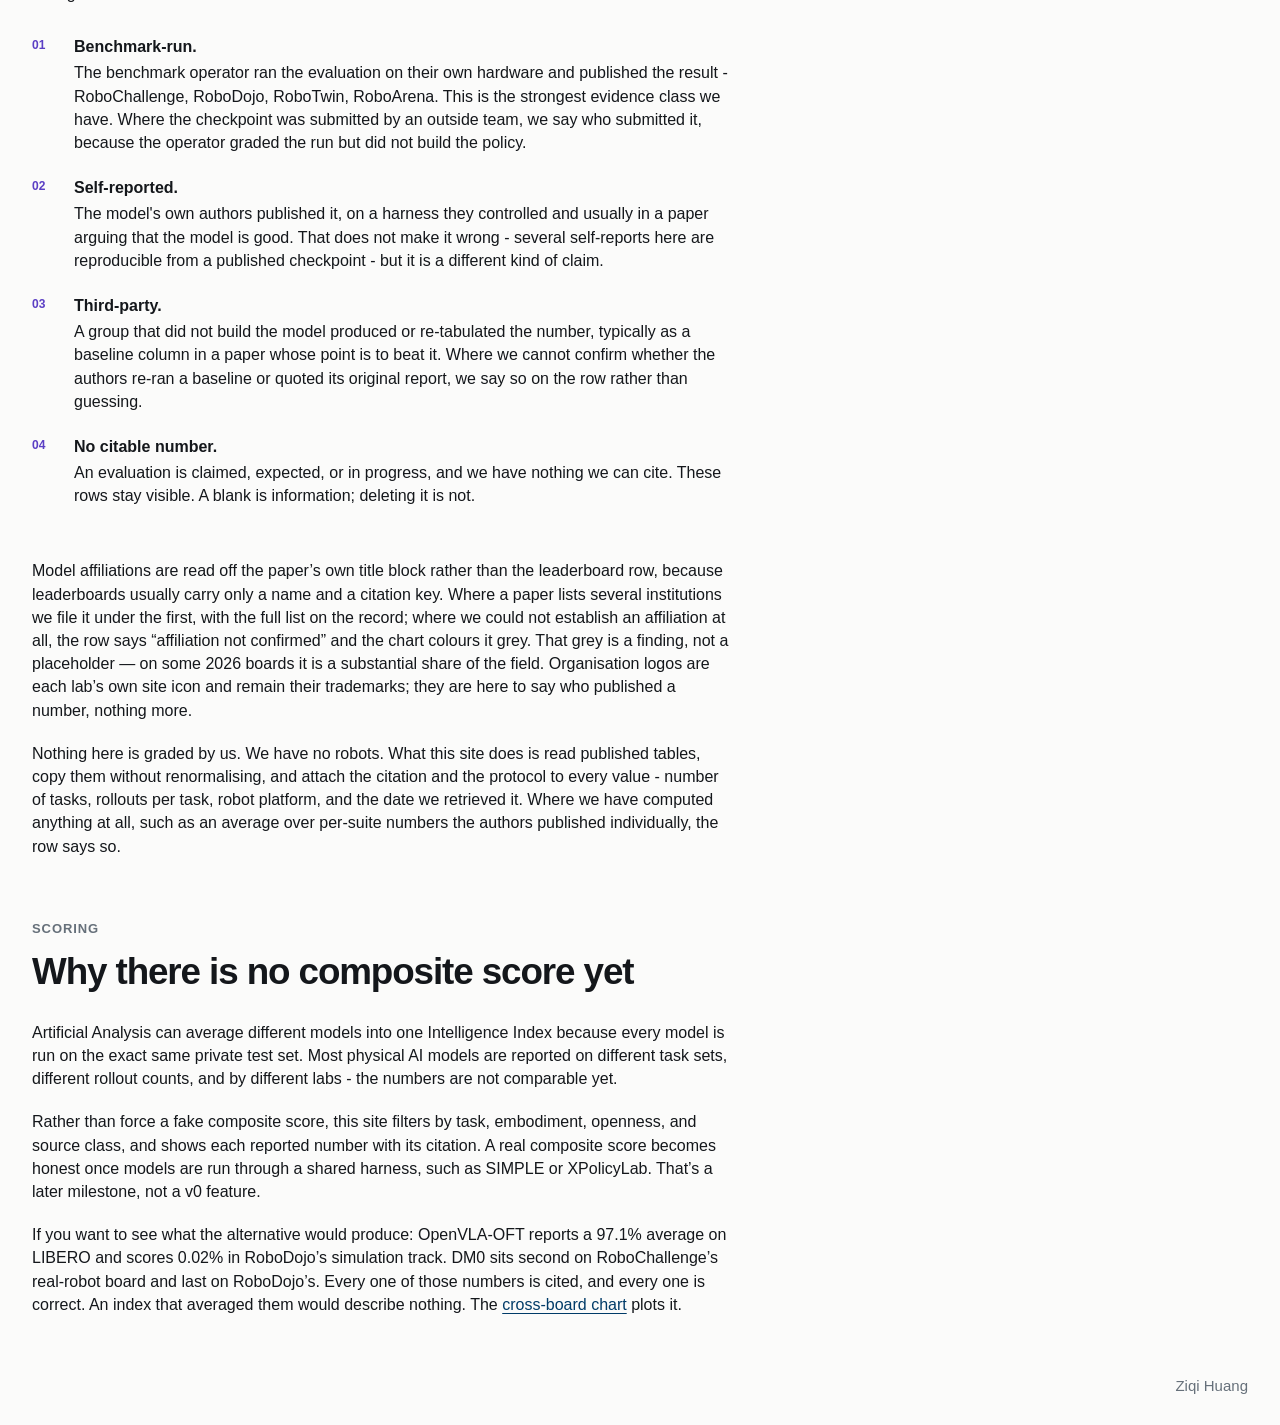
==== commit afea7f4a: "Read the live boards, and make the ledger pick a side Ten changes asked for by the reviewer, of whic" ====
--- a/about.html
+++ b/about.html
@@ -7,14 +7,14 @@
   <title>About - PhAIL Notes</title>
   <link rel="icon" href="favicon.svg?v=1" type="image/svg+xml" />
   <link rel="mask-icon" href="physical-ai-mark.svg" color="#14171b" />
-  <link rel="stylesheet" href="style.css?v=5" />
+  <link rel="stylesheet" href="style.css?v=7" />
 </head>
 <body>
   <header class="site-header" id="top">
     <div class="header-row">
       <a class="site-name" href="index.html"><span data-acronym>PhAIL</span><span class="site-label">Notes</span></a>
       <nav aria-label="Primary navigation">
-        <a href="tasks.html">Tasks</a><a href="charts.html">Charts</a><a href="gpt-6-astra.html">GPT-6 Astra</a><a href="metrics.html">Metrics</a><a href="models.html">Models</a><a href="benchmarks.html">Benchmarks</a><a href="about.html" aria-current="page">About</a>
+        <a href="tasks.html">Ledger</a><a href="charts.html">Charts</a><a href="gpt-6-astra.html">GPT-6 Astra</a><a href="benchmarks.html">Benchmarks</a><a href="about.html" aria-current="page">About</a>
       </nav>
     </div>
     <p class="site-expansion"><span data-full-name>Physical AI Ledger</span></p>
@@ -76,6 +76,6 @@
   </main>
 
   <footer class="site-footer" aria-label="Author"><a class="author-credit" data-personal-link href="https://ziqihuangg.github.io/" target="_blank" rel="noreferrer">Ziqi Huang</a></footer>
-  <script src="script.js?v=3"></script>
+  <script src="script.js?v=4"></script>
 </body>
 </html>
--- a/style.css
+++ b/style.css
@@ -5,6 +5,24 @@
   --accent: #003b68;
   --paper: #fbfbfa;
   --measure: 1440px;
+
+  /* Two accents, and a rule about where they may go.
+
+     The data palette is already spoken for: navy, amber, green and grey mean
+     benchmark-run, self-reported, third-party and pending, and the organisation
+     colours mean a lab. Anything new put on a bar would read as a fifth claim
+     about where a number came from. So these two belong to the INTERFACE - the
+     active tab, the slider, a section rule, a figure worth remembering - with
+     one exception: --violet also fills the percentile bars, because a percentile
+     is the one quantity on this site that nobody published and we computed, and
+     it should not look like anything read off a board.
+
+     --teal   pairs with the navy without competing for the same job
+     --violet is the interactive colour: if it moves, it is violet          */
+  --violet: #5b3fc4;
+  --violet-soft: #efecfb;
+  --teal: #0e7c86;
+  --teal-soft: #e6f2f3;
 }
 
 * { box-sizing: border-box; }
@@ -23,14 +41,18 @@
 a { color: var(--accent); text-decoration: underline; text-decoration-thickness: 1px; text-underline-offset: 3px; }
 a:hover { color: var(--ink); }
 .site-header, main, .site-footer { width: min(var(--measure), calc(100% - 64px)); margin: 0 auto; }
-.site-header { padding: 28px 0 34px; border-top: 4px solid var(--ink); }
+/* The rule across the top of every page carries all three colours at once -
+   the only place on the site where they appear together. */
+.site-header { padding: 28px 0 34px; border-top: 4px solid var(--ink);
+  border-image: linear-gradient(90deg, var(--accent) 0 34%, var(--teal) 34% 67%, var(--violet) 67% 100%) 1; }
 .header-row { display: flex; align-items: baseline; justify-content: space-between; gap: 24px; }
 .site-name { display: inline-flex; align-items: center; gap: 12px; color: var(--ink); font-size: clamp(3rem, 7vw, 6rem); font-weight: 700; letter-spacing: -0.065em; line-height: .86; text-decoration: none; }
 .site-mark { width: .7em; height: .7em; flex: 0 0 auto; }
 .site-label { max-width: 560px; color: var(--muted); font-size: clamp(1.25rem, 2.4vw, 2.25rem); font-weight: 600; letter-spacing: -0.035em; line-height: 1.05; }
 nav { display: flex; flex-wrap: wrap; gap: 18px; justify-content: flex-end; }
 nav a { font-size: 16px; color: var(--muted); text-decoration: none; }
-nav a:hover { color: var(--accent); text-decoration: underline; }
+nav a:hover { color: var(--violet); text-decoration: underline; }
+nav a[aria-current="page"] { color: var(--ink); font-weight: 600; box-shadow: inset 0 -2px 0 var(--violet); }
 .site-expansion { display: block; margin: 18px 0 0; color: var(--ink); font-size: clamp(1.15rem, 2vw, 1.8rem); font-weight: 600; letter-spacing: -0.025em; line-height: 1.15; }
 .site-wordplay { max-width: 620px; margin: 9px 0 0; color: var(--muted); font-size: 16px; font-style: italic; }
 .site-deck { max-width: 760px; margin: 42px 0 0; font-size: 16px; line-height: 1.5; letter-spacing: 0; font-weight: 400; color: var(--muted); }
@@ -313,3 +335,160 @@
 /* Organisation logos in the hover panel and the colour legend */
 .chart-tooltip-logo { flex: 0 0 auto; width: 16px; height: 16px; object-fit: contain; align-self: center; }
 .chart-legend-logo { flex: 0 0 auto; width: 14px; height: 14px; object-fit: contain; }
+
+/* =============================================================================
+   GPT-6-Astra spotlight page
+   -----------------------------------------------------------------------------
+   The page reads as one long argument, so headings inside a section need to be
+   quieter than the section head, and the blocks that carry the argument (the
+   stat strip, the disagreements) need to sit apart from the ordinary prose.
+   ========================================================================== */
+
+.astra-page h3 { margin: 34px 0 0; font-size: 1.05rem; font-weight: 600; letter-spacing: -0.01em; }
+.astra-page .data-table-wrap { margin-top: 16px; }
+.astra-page .chart-index { margin-top: 30px; }
+.astra-intro .provenance-key { margin-top: 26px; padding-top: 18px; border-top: 1px solid var(--line); border-bottom: 0; }
+
+/* The four numbers worth remembering after closing the tab. */
+.stat-strip { display: grid; grid-template-columns: repeat(auto-fit, minmax(190px, 1fr)); gap: 1px; margin: 28px 0 0; background: var(--line); border: 1px solid var(--line); }
+.stat { display: flex; flex-direction: column; gap: 6px; padding: 16px 18px; background: var(--paper, #fbfbfa); }
+.stat-value { font-size: clamp(1.4rem, 3vw, 1.9rem); font-weight: 700; letter-spacing: -0.02em; line-height: 1; }
+.stat-label { color: var(--muted); font-size: 12.5px; line-height: 1.45; }
+
+/* Reference rows in a table: present for context, not part of the comparison. */
+.row-reference td { color: var(--muted); font-style: italic; }
+.row-reference td strong { font-weight: 400; }
+
+/* Videos: a poster frame is all that loads until someone presses play. The
+   clips come from five different servers at five different aspect ratios, so
+   normalise the box and letterbox inside it rather than letting one wide hero
+   shot set the row height for three portrait ones. */
+.astra-page .video-grid { margin-top: 22px; }
+.astra-page .video-grid video { aspect-ratio: 4 / 3; height: auto; object-fit: contain; }
+.video-grid figcaption a { display: inline-block; margin-left: 4px; white-space: nowrap; }
+
+/* The closing section - one block per open question. */
+.disagreement-list { margin-top: 26px; }
+.disagreement { padding: 26px 0; border-top: 1px solid var(--line); }
+.disagreement:last-child { border-bottom: 1px solid var(--line); }
+.disagreement-index { margin: 0; color: var(--muted); font-size: 12px; font-weight: 600; letter-spacing: .08em; }
+.disagreement h3 { margin: 6px 0 0; font-size: 1.15rem; font-weight: 600; }
+.disagreement-verdict { margin: 8px 0 0; color: #343b42; font-size: 14.5px; font-style: italic; }
+.claim-list { margin: 18px 0 0; padding: 0; list-style: none; display: grid; gap: 14px; }
+.claim-list li { display: grid; grid-template-columns: 148px 1fr; gap: 14px; align-items: start; }
+.claim-who { display: inline-block; padding: 2px 8px; border: 1px solid; font-size: 11px; font-weight: 700; letter-spacing: .05em; text-transform: uppercase; justify-self: start; }
+.claim-list p { margin: 0; color: #343b42; font-size: 14px; line-height: 1.55; }
+.disagreement-reading { max-width: 820px; margin: 20px 0 0; padding: 14px 16px; background: #f1f3f3; border-left: 3px solid var(--accent); font-size: 14px; line-height: 1.6; }
+.disagreement-reading strong { color: var(--ink); }
+
+.astra-gap-list { margin: 22px 0 0; padding: 0; list-style: none; border-top: 1px solid var(--line); }
+.astra-gap-list li { padding: 13px 0; border-bottom: 1px solid var(--line); color: #343b42; font-size: 14.5px; line-height: 1.5; }
+
+.source-list--cards li { padding: 20px 0; }
+.source-list--cards .source-meta { margin: 5px 0 0; color: var(--muted); font-size: 13px; line-height: 1.5; }
+.source-list--cards .source-meta strong { color: #343b42; font-weight: 600; }
+
+@media (max-width: 620px) {
+  .astra-page h3 { margin-top: 28px; }
+  .stat-strip { grid-template-columns: 1fr; }
+  .claim-list li { grid-template-columns: 1fr; gap: 6px; }
+  .disagreement-reading { padding: 12px 13px; }
+}
+
+/* =============================================================================
+   The sim / real switch, the faceted filters, and the size range
+   -----------------------------------------------------------------------------
+   The switch is not a filter and does not sit in the filter panel: it picks
+   which of two incomparable populations the page is about, so it goes above
+   them, styled as a pair of tabs rather than a dropdown.
+   ========================================================================== */
+
+.track-switch { display: inline-flex; gap: 4px; margin: 18px 0 0; padding: 4px; border: 1px solid var(--line); border-radius: 999px; background: #fff; }
+.track-switch button {
+  min-height: 34px; padding: 6px 20px; border: 0; border-radius: 999px;
+  background: transparent; color: var(--muted);
+  font: inherit; font-size: 14px; font-weight: 600; letter-spacing: -0.01em; cursor: pointer;
+  transition: background-color .13s ease, color .13s ease;
+}
+.track-switch button:hover { color: var(--violet); }
+.track-switch button[aria-selected="true"] { background: var(--violet); color: #fff; }
+.track-switch button[aria-selected="true"]:hover { color: #fff; }
+.track-switch-note { max-width: 780px; margin: 10px 0 4px; color: var(--muted); font-size: 13.5px; line-height: 1.5; }
+
+.filter-panel select:focus-visible, .filter-panel input:focus-visible, .filter-reset:focus-visible, .track-switch button:focus-visible {
+  outline: 2px solid var(--violet); outline-offset: 1px;
+}
+.filter-panel select:disabled { color: var(--muted); background: #f5f6f7; }
+
+/* Model size. Two range inputs stacked on one rail: the track and the fill are
+   drawn by the container, and only the thumbs take pointer events, so either
+   handle can be grabbed anywhere along the bar. */
+.size-filter { grid-column: span 2; align-content: start; }
+.size-head { display: flex; align-items: baseline; gap: 8px; }
+.size-readout { color: var(--ink); font-weight: 600; font-variant-numeric: tabular-nums; }
+.size-range { position: relative; display: block; height: 36px; margin-top: 2px; }
+.size-range-rail { position: absolute; left: 8px; right: 8px; top: 16px; height: 4px; border-radius: 2px; background: var(--line); }
+.size-range-fill { position: absolute; top: 0; bottom: 0; border-radius: 2px; background: var(--violet); }
+.filter-panel .size-range input[type="range"] {
+  position: absolute; left: 0; top: 6px; width: 100%; height: 24px; min-height: 0; margin: 0; padding: 0;
+  -webkit-appearance: none; appearance: none; border: 0; background: transparent; pointer-events: none;
+}
+.size-range input[type="range"]::-webkit-slider-runnable-track { background: transparent; border: 0; }
+.size-range input[type="range"]::-moz-range-track { background: transparent; border: 0; }
+.size-range input[type="range"]::-webkit-slider-thumb {
+  -webkit-appearance: none; pointer-events: auto; cursor: grab;
+  width: 16px; height: 16px; border-radius: 50%; border: 2px solid var(--violet); background: #fff;
+  box-shadow: 0 1px 3px rgba(20, 23, 27, .2);
+}
+.size-range input[type="range"]::-moz-range-thumb {
+  pointer-events: auto; cursor: grab;
+  width: 12px; height: 12px; border-radius: 50%; border: 2px solid var(--violet); background: #fff;
+}
+
+/* =============================================================================
+   Section rules
+   -----------------------------------------------------------------------------
+   The numbered grey kickers above every heading are gone. Something still has to
+   mark where one section stops and the next begins, so each heading carries a
+   short coloured rule instead - shorter to read than "03 / Capability breakdown"
+   and it does the same job.
+   ========================================================================== */
+
+.chart-block > h2::before,
+.astra-section > h2::before,
+.database-intro > h1::before,
+.charts-page .database-intro > h1::before,
+.section-page .section-heading h1::before,
+.section-page .section-heading h2::before {
+  content: ""; display: block; width: 34px; height: 3px; margin-bottom: 14px; background: var(--teal);
+}
+.astra-section > h1::before { content: ""; display: block; width: 34px; height: 3px; margin-bottom: 14px; background: var(--teal); }
+.section-secondary { margin-top: 12px; padding-top: 34px; border-top: 1px solid var(--line); }
+.section-secondary .section-heading h1, .section-secondary .section-heading h2 { font-size: clamp(1.5rem, 3vw, 2.2rem); }
+
+/* Without its kicker column the ledger intro is just a heading and a line. */
+.database-intro { display: block; }
+.database-intro p:last-child { grid-column: auto; max-width: 780px; }
+.section-heading { display: block; }
+
+/* =============================================================================
+   Colour, sparingly, on the things worth finding again
+   ========================================================================== */
+
+.recommendation { border-left-color: var(--teal); background: var(--teal-soft); }
+.task-database-table .rank-cell { color: var(--teal); }
+.chart-index a:hover { color: var(--violet); }
+.ledger-chart-title { color: var(--ink); }
+.ledger-chart-title::before { content: ""; display: inline-block; width: 8px; height: 8px; margin-right: 8px; border-radius: 50%; background: var(--violet); vertical-align: middle; }
+.stat-value { color: var(--teal); }
+.disagreement-index { color: var(--violet); }
+.disagreement-reading { border-left-color: var(--violet); background: var(--violet-soft); }
+.callout-note { border-left-color: var(--teal); background: var(--teal-soft); }
+.definition-list li::before, .task-number, .notes-list time { color: var(--violet); }
+.filter-reset:hover { color: var(--violet); border-color: var(--violet); }
+
+@media (max-width: 620px) {
+  .track-switch { display: flex; width: 100%; }
+  .track-switch button { flex: 1; padding: 6px 8px; }
+  .size-filter { grid-column: span 1; }
+}
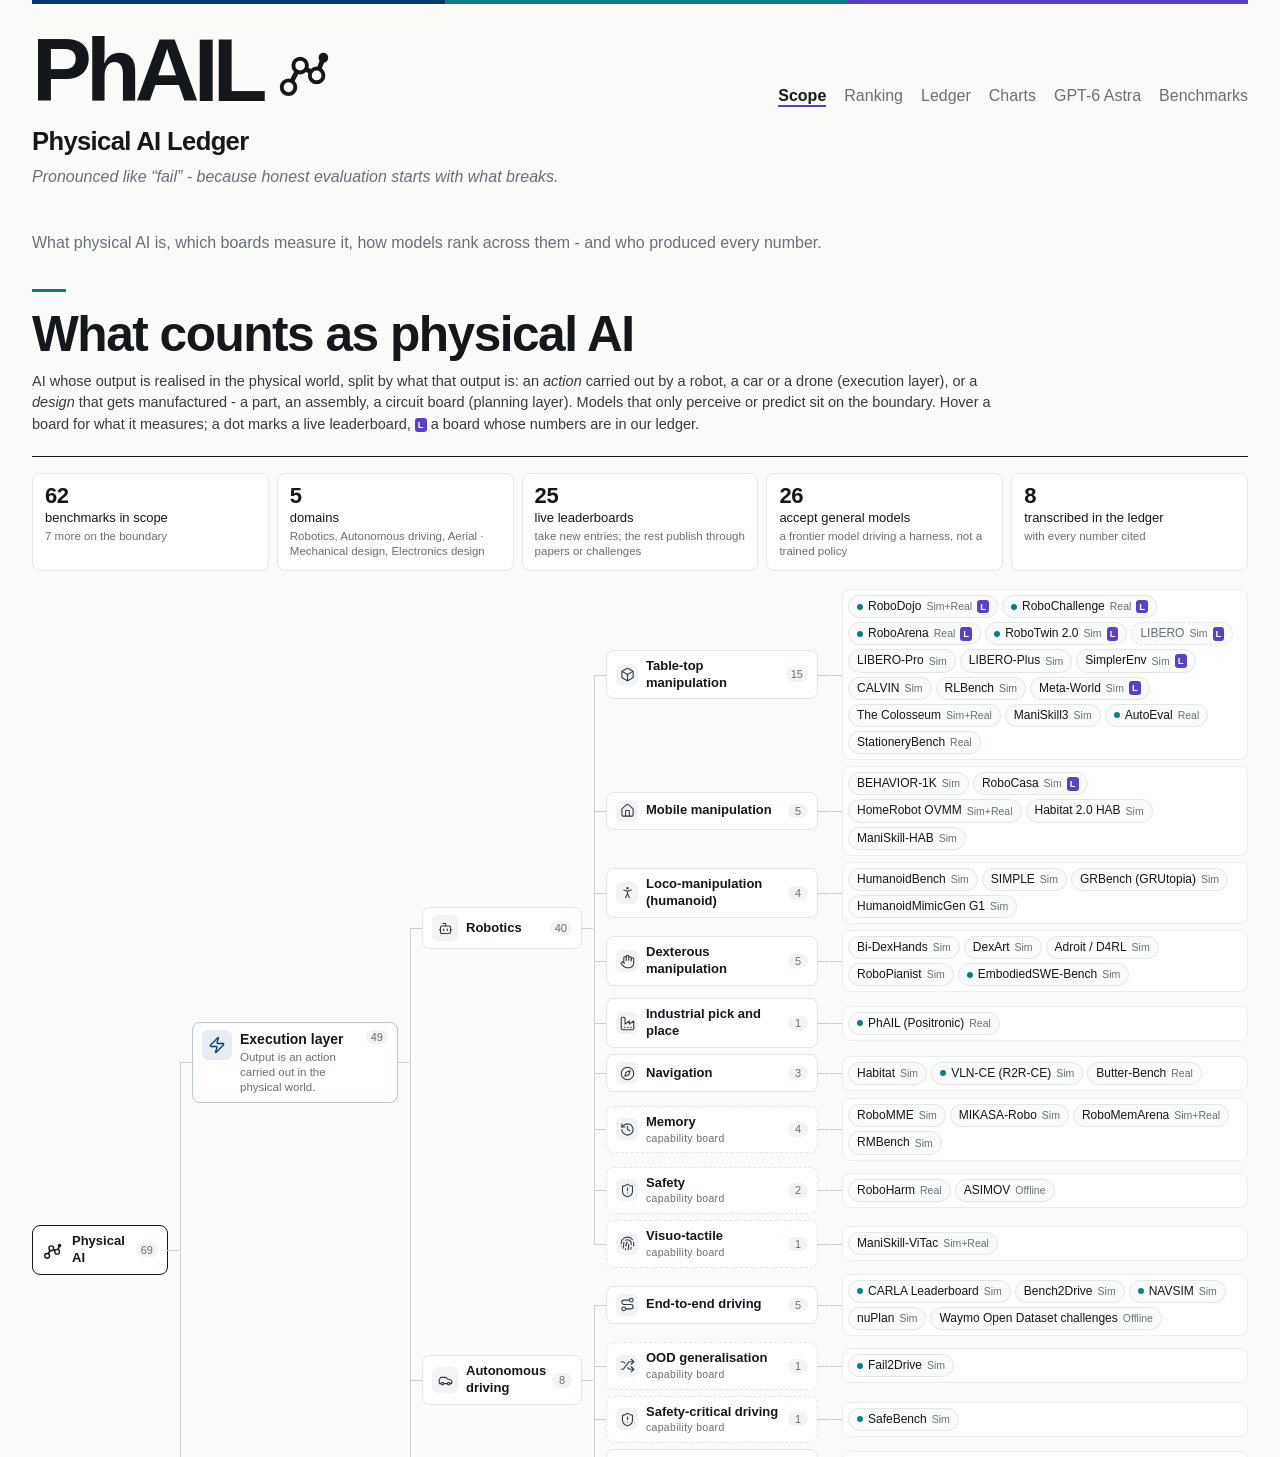
==== commit d6822a3d: "update" ====
--- a/about.html
+++ b/about.html
@@ -2,80 +2,11 @@
 <html lang="en">
 <head>
   <meta charset="UTF-8" />
-  <meta name="viewport" content="width=device-width, initial-scale=1" />
-  <meta name="description" content="About PhAIL Notes, an independent research notebook on physical AI evaluation." />
-  <title>About - PhAIL Notes</title>
-  <link rel="icon" href="favicon.svg?v=1" type="image/svg+xml" />
-  <link rel="mask-icon" href="physical-ai-mark.svg" color="#14171b" />
-  <link rel="stylesheet" href="style.css?v=7" />
+  <title>PhAIL</title>
+  <meta http-equiv="refresh" content="0; url=index.html#about" />
+  <link rel="canonical" href="index.html#about" />
 </head>
 <body>
-  <header class="site-header" id="top">
-    <div class="header-row">
-      <a class="site-name" href="index.html"><span data-acronym>PhAIL</span><span class="site-label">Notes</span></a>
-      <nav aria-label="Primary navigation">
-        <a href="tasks.html">Ledger</a><a href="charts.html">Charts</a><a href="gpt-6-astra.html">GPT-6 Astra</a><a href="benchmarks.html">Benchmarks</a><a href="about.html" aria-current="page">About</a>
-      </nav>
-    </div>
-    <p class="site-expansion"><span data-full-name>Physical AI Ledger</span></p>
-    <p class="site-wordplay">Pronounced like “fail” - because honest evaluation starts with what breaks.</p>
-    <p class="site-deck">A research notebook, not a company.</p>
-  </header>
-
-  <main class="about-page">
-    <section class="section about-section" aria-labelledby="about-title">
-      <p class="section-kicker">About this project</p>
-      <h1 id="about-title">A small, honest piece of the missing picture.</h1>
-      <div class="prose">
-        <p>This is a research notebook, not a company.</p>
-        <p>Artificial Analysis has spent the last two years building an independent, quantitative answer to “which AI model is actually good?” - for language, image, video, and speech models. Physical AI - models that perceive, predict, or act in the physical world, from tabletop manipulation to full-body humanoid control to autonomous driving - doesn’t have an equivalent yet, and not by accident: you can’t call a robot the way you call an API.</p>
-        <p>This project is an attempt to build a small, honest piece of that missing picture: a map of what’s already being measured, by whom, and how well; a growing, transparently-sourced comparison of the models and benchmarks that matter; and, where something is clearly missing, some proposals of our own.</p>
-        <p>Run out of NTU / MMLab, updated irregularly, always a work in progress. If you think something here is wrong, incomplete, or missing, I’d genuinely like to hear about it.</p>
-      </div>
-    </section>
-
-    <section class="section about-section" aria-labelledby="scope-title">
-      <p class="section-kicker">Scope</p>
-      <h2 id="scope-title">What we mean by physical AI</h2>
-      <div class="prose">
-        <p>“Physical AI” gets used loosely. Before comparing anything, it helps to be explicit about what’s being compared:</p>
-        <ul class="definition-list">
-          <li><strong>Perceives the physical world, acts only in software.</strong> An assistant that sees through a camera but completes tasks via search, email, or app control - Project Astra is the clearest current example.</li>
-          <li><strong>Predicts or simulates the physical world, but doesn’t act.</strong> World models used for planning or generating training data.</li>
-          <li><strong>Directly drives physical actuators.</strong> Robot manipulation, humanoid whole-body control, autonomous driving, and drones.</li>
-        </ul>
-        <p>We mostly focus on the third category, and try to be explicit about which one we mean whenever it matters - mixing them into one ranking is, in our opinion, one of the more common ways this space misleads people.</p>
-      </div>
-    </section>
-
-    <section class="section about-section" aria-labelledby="sources-title">
-      <p class="section-kicker">Sources</p>
-      <h2 id="sources-title">Who produced the number</h2>
-      <div class="prose">
-        <p>Almost every number in physical AI comes with an unstated question attached: did the people who built the model also grade it? On this site that question is answered on every single row, because it changes how much a number is worth. We use four labels:</p>
-        <ul class="definition-list">
-          <li><strong>Benchmark-run.</strong> The benchmark operator ran the evaluation on their own hardware and published the result - RoboChallenge, RoboDojo, RoboTwin, RoboArena. This is the strongest evidence class we have. Where the checkpoint was submitted by an outside team, we say who submitted it, because the operator graded the run but did not build the policy.</li>
-          <li><strong>Self-reported.</strong> The model&#39;s own authors published it, on a harness they controlled and usually in a paper arguing that the model is good. That does not make it wrong - several self-reports here are reproducible from a published checkpoint - but it is a different kind of claim.</li>
-          <li><strong>Third-party.</strong> A group that did not build the model produced or re-tabulated the number, typically as a baseline column in a paper whose point is to beat it. Where we cannot confirm whether the authors re-ran a baseline or quoted its original report, we say so on the row rather than guessing.</li>
-          <li><strong>No citable number.</strong> An evaluation is claimed, expected, or in progress, and we have nothing we can cite. These rows stay visible. A blank is information; deleting it is not.</li>
-        </ul>
-        <p>Model affiliations are read off the paper’s own title block rather than the leaderboard row, because leaderboards usually carry only a name and a citation key. Where a paper lists several institutions we file it under the first, with the full list on the record; where we could not establish an affiliation at all, the row says “affiliation not confirmed” and the chart colours it grey. That grey is a finding, not a placeholder — on some 2026 boards it is a substantial share of the field. Organisation logos are each lab’s own site icon and remain their trademarks; they are here to say who published a number, nothing more.</p>
-        <p>Nothing here is graded by us. We have no robots. What this site does is read published tables, copy them without renormalising, and attach the citation and the protocol to every value - number of tasks, rollouts per task, robot platform, and the date we retrieved it. Where we have computed anything at all, such as an average over per-suite numbers the authors published individually, the row says so.</p>
-      </div>
-    </section>
-
-    <section class="section about-section" aria-labelledby="scoring-title">
-      <p class="section-kicker">Scoring</p>
-      <h2 id="scoring-title">Why there is no composite score yet</h2>
-      <div class="prose">
-        <p>Artificial Analysis can average different models into one Intelligence Index because every model is run on the exact same private test set. Most physical AI models are reported on different task sets, different rollout counts, and by different labs - the numbers are not comparable yet.</p>
-        <p>Rather than force a fake composite score, this site filters by task, embodiment, openness, and source class, and shows each reported number with its citation. A real composite score becomes honest once models are run through a shared harness, such as SIMPLE or XPolicyLab. That’s a later milestone, not a v0 feature.</p>
-        <p>If you want to see what the alternative would produce: OpenVLA-OFT reports a 97.1% average on LIBERO and scores 0.02% in RoboDojo’s simulation track. DM0 sits second on RoboChallenge’s real-robot board and last on RoboDojo’s. Every one of those numbers is cited, and every one is correct. An index that averaged them would describe nothing. The <a href="charts.html#cross-board">cross-board chart</a> plots it.</p>
-      </div>
-    </section>
-  </main>
-
-  <footer class="site-footer" aria-label="Author"><a class="author-credit" data-personal-link href="https://ziqihuangg.github.io/" target="_blank" rel="noreferrer">Ziqi Huang</a></footer>
-  <script src="script.js?v=4"></script>
+  <p>About now lives on the <a href="index.html#about">Scope tab</a>.</p>
 </body>
 </html>
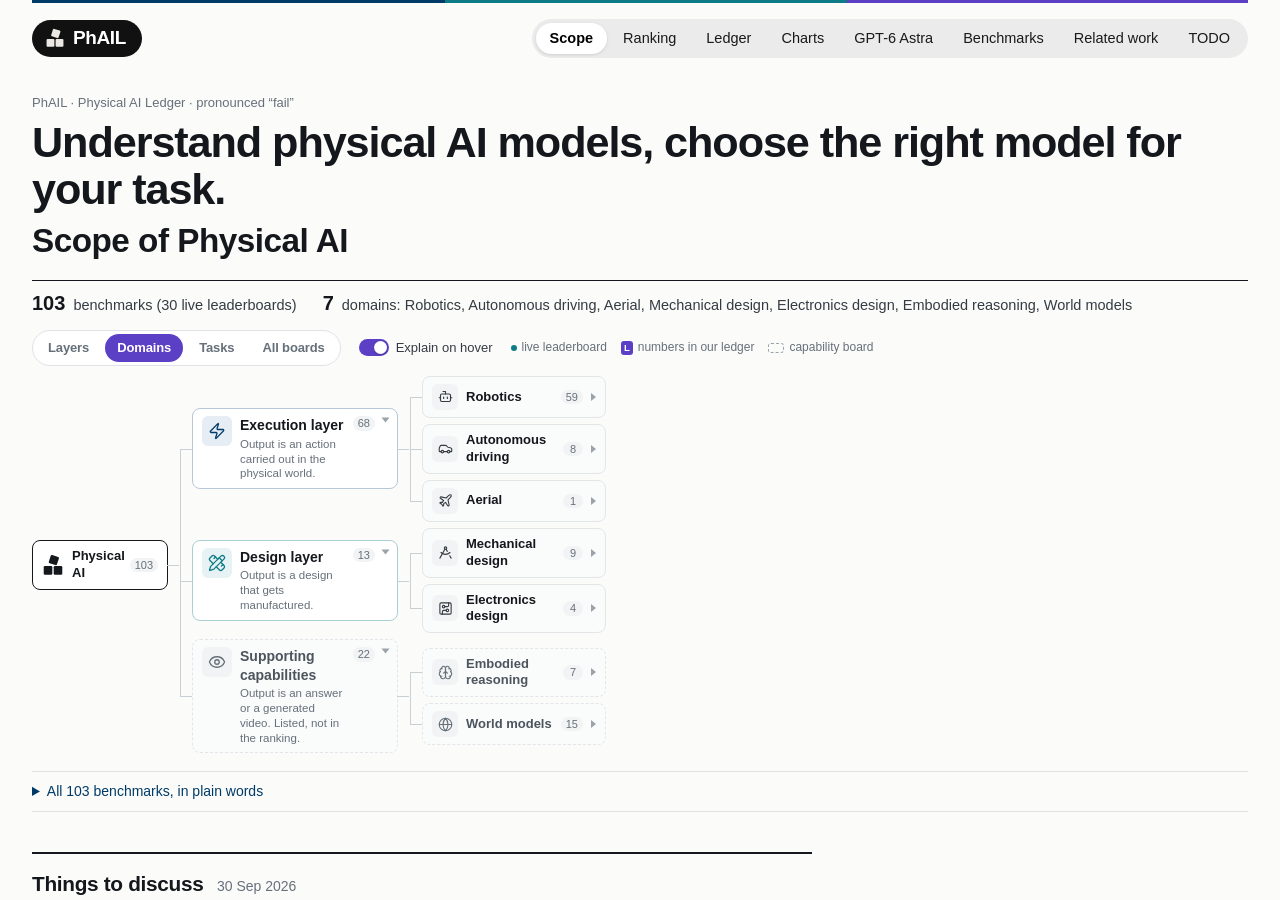
==== commit f8404ecd: "update Scope page" ====
--- a/about.html
+++ b/about.html
@@ -3,10 +3,10 @@
 <head>
   <meta charset="UTF-8" />
   <title>PhAIL</title>
-  <meta http-equiv="refresh" content="0; url=index.html#about" />
-  <link rel="canonical" href="index.html#about" />
+  <meta http-equiv="refresh" content="0; url=index.html" />
+  <link rel="canonical" href="index.html" />
 </head>
 <body>
-  <p>About now lives on the <a href="index.html#about">Scope tab</a>.</p>
+  <p>About now lives on the <a href="index.html">Scope tab</a>.</p>
 </body>
 </html>
